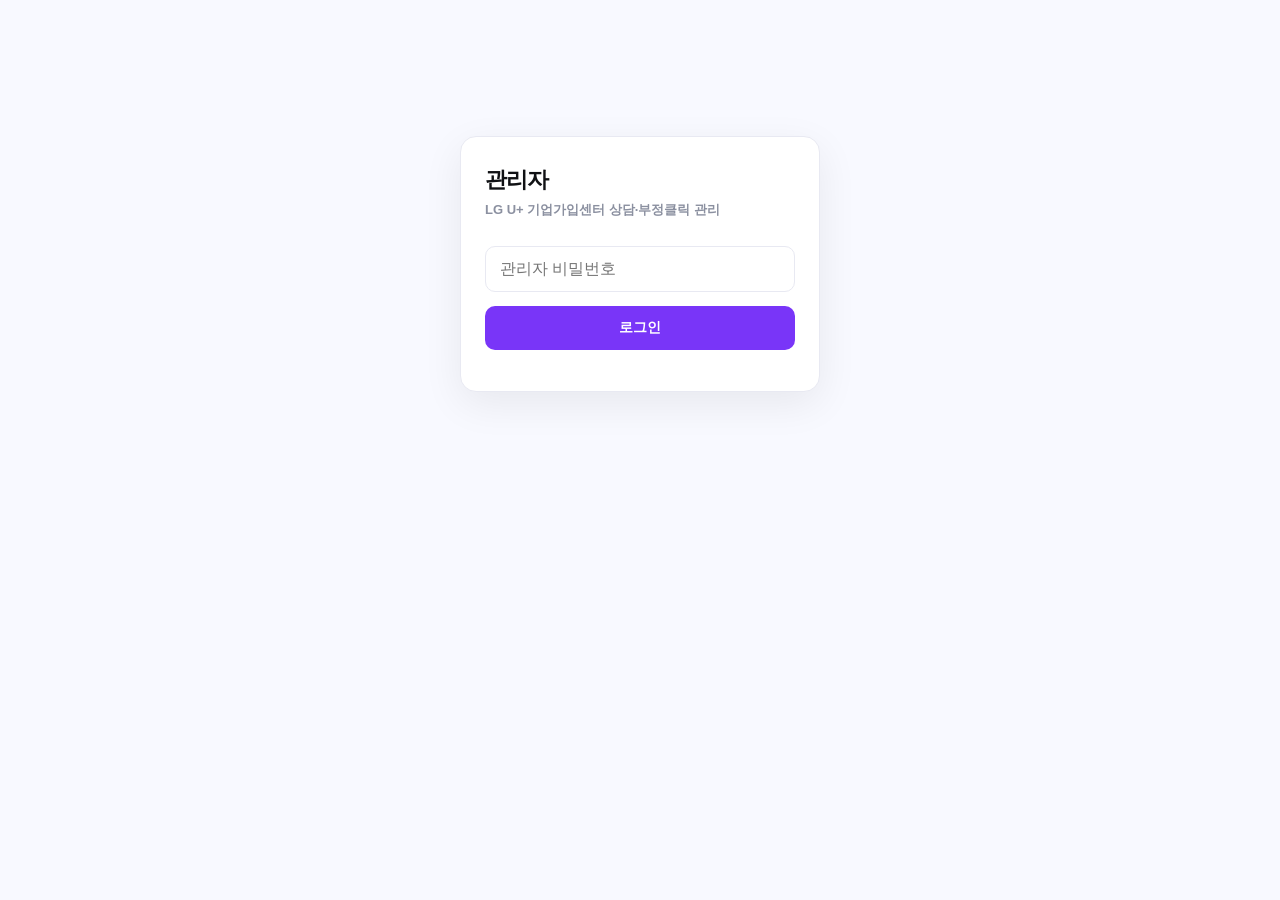
==== admin.html @ 245bfc66 "Add files via upload" ====
<!DOCTYPE html>
<html lang="ko">
<head>
<meta charset="utf-8">
<meta name="viewport" content="width=device-width,initial-scale=1">
<meta name="robots" content="noindex,nofollow">
<title>관리자 — LG U+ 기업가입센터</title>
<style>
:root{--brand:#7935F8;--brand2:#5B1FD1;--line:#e8e9f2;--ink:#101114;--mut:#8b90a0;--soft:#f8f9ff}
*{box-sizing:border-box}
body{margin:0;font-family:"Pretendard Variable",Pretendard,-apple-system,"Apple SD Gothic Neo","Malgun Gothic",sans-serif;background:var(--soft);color:var(--ink);-webkit-text-size-adjust:100%}
.wrap{max-width:1180px;margin:0 auto;padding:28px 18px 80px}
h1{font-size:22px;font-weight:900;letter-spacing:-.04em;margin:0}
.sub{font-size:13px;color:var(--mut);font-weight:600;margin-top:6px}
.login{max-width:360px;margin:12vh auto 0;background:#fff;border:1px solid var(--line);border-radius:16px;padding:28px 24px;box-shadow:0 12px 40px rgba(16,17,20,.07)}
.login input{width:100%;height:46px;border:1px solid var(--line);border-radius:10px;padding:0 14px;font:inherit;margin-top:14px}
.btn{height:44px;border-radius:10px;border:0;font:inherit;font-weight:800;font-size:13.5px;cursor:pointer;padding:0 16px}
.btn-red{background:var(--brand);color:#fff}
.btn-line{background:#fff;border:1px solid var(--line);color:#3b3e47}
.btn-danger{background:#fff;border:1px solid #f3c7c4;color:#e03c35}
.tabs{display:flex;gap:6px;flex-wrap:wrap;margin:22px 0 0}
.tab{border:1px solid var(--line);background:#fff;color:#6b7080;border-radius:999px;padding:9px 16px;font:inherit;font-size:13px;font-weight:800;cursor:pointer}
.tab.is-on{background:var(--brand);border-color:var(--brand);color:#fff}
.card{background:#fff;border:1px solid var(--line);border-radius:14px;padding:18px}
.cards{display:grid;grid-template-columns:repeat(auto-fit,minmax(150px,1fr));gap:10px;margin-top:16px}
.stat{background:#fff;border:1px solid var(--line);border-radius:12px;padding:14px 16px}
.stat .l{font-size:11.5px;color:var(--mut);font-weight:800}
.stat .v{font-size:23px;font-weight:900;letter-spacing:-.03em;margin-top:4px}
.stat .h{font-size:11px;color:#a0a4b0;font-weight:600;margin-top:2px}
table{width:100%;border-collapse:collapse;font-size:13px}
th{background:#fafbff;color:#6b7080;font-size:11.5px;font-weight:800;padding:10px 8px;text-align:left;white-space:nowrap}
td{padding:10px 8px;border-bottom:1px solid #f2f3f8;vertical-align:middle}
.tw{overflow-x:auto;border:1px solid var(--line);border-radius:14px;background:#fff;margin-top:14px}
.badge{display:inline-block;padding:3px 8px;border-radius:7px;font-size:11px;font-weight:800;background:#f1f2f7;color:#6b7080}
.b-ad{background:#eef2ff;color:#4a5fc8}.b-warn{background:#fdeceb;color:#e03c35}.b-watch{background:#fff6e5;color:#c47f00}.b-ok{background:#e9f8f0;color:#0a9d58}
.toolbar{display:flex;gap:8px;flex-wrap:wrap;align-items:center;margin-top:16px}
select,input[type=text]{height:42px;border:1px solid var(--line);border-radius:10px;padding:0 12px;font:inherit;font-size:13px;background:#fff}
.pager{display:flex;gap:6px;flex-wrap:wrap;align-items:center;margin-top:14px}
.pager button{min-width:36px;height:34px;border:1px solid var(--line);background:#fff;border-radius:8px;font:inherit;font-size:12.5px;font-weight:800;cursor:pointer;color:#3b3e47}
.pager button.is-on{background:var(--brand);border-color:var(--brand);color:#fff}
.pager button:disabled{opacity:.4;cursor:default}
.pv{font-size:12px;color:var(--mut);font-weight:700;margin-left:6px}
.mono{font-family:ui-monospace,SFMono-Regular,Menlo,monospace;font-size:11.5px}
.ct{white-space:pre-wrap;background:#fafbff;border:1px solid #f0f1f7;border-radius:10px;padding:12px;font-size:13px;margin-top:10px;line-height:1.6}
textarea{width:100%;min-height:64px;border:1px solid var(--line);border-radius:10px;padding:10px 12px;font:inherit;font-size:13px;margin-top:10px;resize:vertical}
.post .hd{display:flex;gap:8px;align-items:center;flex-wrap:wrap}
.post .tt{font-weight:800;font-size:14px}
.post .meta{font-size:12px;color:var(--mut);font-weight:600;margin-top:6px}
.post .row{display:flex;gap:8px;align-items:center;margin-top:10px}
.detail{position:fixed;inset:0;z-index:60;display:none}
.detail.is-on{display:block}
.detail .veil{position:absolute;inset:0;background:rgba(9,10,14,.5)}
.detail .body{position:absolute;right:0;top:0;bottom:0;width:min(560px,100%);background:#fff;padding:22px;overflow:auto}
.tl{border-left:2px solid var(--brand);margin-left:6px;padding-left:14px;margin-top:14px}
.tl li{list-style:none;margin-bottom:12px;position:relative}
.tl li::before{content:"";position:absolute;left:-20px;top:5px;width:8px;height:8px;border-radius:50%;background:var(--brand)}
.tl .p{font-weight:700;font-size:12.5px}
.tl .m{font-size:11.5px;color:var(--mut);margin-top:2px}
.hint{font-size:12px;color:var(--mut);font-weight:600;margin-top:10px;line-height:1.6}
.bar{height:8px;background:#eef0f7;border-radius:6px;overflow:hidden;margin-top:8px}
.bar i{display:block;height:100%;background:var(--brand);width:0}
@media(max-width:760px){.wrap{padding:18px 12px 70px}.stat .v{font-size:19px}}
</style>
</head>
<body>
<div class="wrap">

<div class="login" id="loginBox">
  <h1>관리자</h1>
  <p class="sub">LG U+ 기업가입센터 상담·부정클릭 관리</p>
  <input type="password" id="admPw" placeholder="관리자 비밀번호" autocomplete="current-password">
  <button class="btn btn-red" id="admLogin" style="width:100%;margin-top:14px" type="button">로그인</button>
  <p id="admErr" style="color:#e03c35;font-size:13px;margin-top:10px;font-weight:700"></p>
</div>

<div id="listBox" style="display:none">
  <h1>관리자</h1>
  <p class="sub">LG U+ 기업가입센터 · 상담 접수 및 부정클릭 관리</p>
  <div class="tabs">
    <button class="tab is-on" data-tab="post">상담 문의</button>
    <button class="tab" data-tab="sum">요약</button>
    <button class="tab" data-tab="visit">방문 목록</button>
    <button class="tab" data-tab="sus">의심 IP</button>
    <button class="tab" data-tab="block">차단 관리</button>
    <button class="tab" data-tab="raw">원본 로그</button>
  </div>

  <section id="tabPost" style="margin-top:18px">
    <div id="admList"></div>
    <div class="pager" id="admPager"></div>
  </section>

  <section id="tabSum" style="display:none;margin-top:18px">
    <div class="toolbar">
      <select id="sumDays"><option value="1">오늘</option><option value="7" selected>최근 7일</option><option value="30">최근 30일</option><option value="90">최근 90일</option></select>
      <button class="btn btn-red" id="sumReload" type="button">새로고침</button>
      <button class="btn btn-line" id="sumCsv" type="button">CSV 내려받기</button>
    </div>
    <div class="cards" id="sumCards"></div>
    <div class="card" style="margin-top:16px">
      <b style="font-size:14px">기존 기록 재집계</b>
      <p class="hint">페이지 이동을 방문으로 세던 기존 데이터를 새 규칙(세션 단위)으로 다시 묶습니다. 10일 단위로 처리하며, 여러 번 눌러 끝까지 진행하세요.</p>
      <div class="bar"><i id="rxBar"></i></div>
      <div style="display:flex;gap:8px;align-items:center;margin-top:12px;flex-wrap:wrap">
        <button class="btn btn-red" id="rxStart" type="button">재집계 시작</button>
        <span id="rxMsg" style="font-size:12.5px;color:var(--mut);font-weight:700"></span>
      </div>
    </div>
  </section>

  <section id="tabVisit" style="display:none;margin-top:18px">
    <div class="toolbar">
      <select id="vDays"><option value="1">오늘</option><option value="7" selected>최근 7일</option><option value="30">최근 30일</option><option value="90">최근 90일</option></select>
      <select id="vSrc"><option value="all">전체 유입</option><option value="ad">광고</option><option value="nonad">광고 외</option></select>
      <select id="vVd"><option value="all">전체 판정</option><option value="normal">정상</option><option value="watch">주의</option><option value="warn">의심</option><option value="block">차단</option></select>
      <input type="text" id="vQ" placeholder="IP 또는 기기지문">
      <button class="btn btn-red" id="vGo" type="button">조회</button>
    </div>
    <div class="tw">
      <table><thead><tr>
        <th>시작</th><th>유입</th><th>IP</th><th>IP 대역</th><th>기기지문</th><th>페이지</th><th>총 체류</th><th>판정</th><th>점수</th>
      </tr></thead><tbody id="vBody"><tr><td colspan="9" style="padding:22px;text-align:center;color:#9aa0b0">불러오는 중…</td></tr></tbody></table>
    </div>
    <div class="pager" id="vPager"></div>
    <p class="hint">한 줄이 방문 1회입니다. 페이지를 여러 개 봐도 방문은 1회로 집계됩니다.</p>
  </section>

  <section id="tabSus" style="display:none;margin-top:18px">
    <div class="toolbar">
      <select id="sDays"><option value="1">오늘</option><option value="7" selected>최근 7일</option><option value="30">최근 30일</option><option value="90">최근 90일</option></select>
      <button class="btn btn-red" id="sGo" type="button">조회</button>
    </div>
    <div class="tw">
      <table><thead><tr>
        <th>IP</th><th>위험점수</th><th>방문</th><th>광고</th><th>기기</th><th>총 체류</th><th>지역</th><th>최근</th><th>조치</th>
      </tr></thead><tbody id="sBody"><tr><td colspan="9" style="padding:22px;text-align:center;color:#9aa0b0">불러오는 중…</td></tr></tbody></table>
    </div>
    <div class="pager" id="sPager"></div>
    <div class="tw" style="margin-top:22px">
      <div style="padding:14px 16px 0"><b style="font-size:14px">IP 대역(ASN) 반복</b>
        <p class="hint" style="margin-top:6px">IP를 바꿔가며 접속해도 같은 회선·같은 대역이면 여기에 묶입니다. 통신사(ISP) 대역은 채점에서 제외합니다.</p></div>
      <table style="margin-top:8px"><thead><tr>
        <th>대역</th><th>회선명</th><th>광고 방문</th><th>고유 IP</th><th>기기</th><th>최고점수</th><th>지역</th><th>최근</th>
      </tr></thead><tbody id="asBody"><tr><td colspan="8" style="padding:22px;text-align:center;color:#9aa0b0">-</td></tr></tbody></table>
    </div>
    <p class="hint">광고로 유입된 접속과 위험점수 60점 이상만 표시합니다. 직접방문이 많은 IP는 여기에 올리지 않습니다.</p>
  </section>

  <section id="tabBlock" style="display:none;margin-top:18px">
    <div class="toolbar">
      <input type="text" id="bIp" placeholder="차단할 IP">
      <input type="number" id="bHour" value="24" min="0" style="width:110px">
      <button class="btn btn-red" id="bBlock" type="button">차단</button>
      <button class="btn btn-line" id="bAllow" type="button">허용</button>
      <button class="btn btn-line" id="bReload" type="button">새로고침</button>
      <button class="btn btn-danger" id="bReset" type="button">기록 전체 삭제</button>
    </div>
    <div class="tw">
      <table><thead><tr><th>IP</th><th>상태</th><th>사유</th><th>해제 시각</th><th>등록</th><th></th></tr></thead>
      <tbody id="bBody"><tr><td colspan="6" style="padding:22px;text-align:center;color:#9aa0b0">-</td></tr></tbody></table>
    </div>
    <p id="bMsg" style="font-size:12.5px;font-weight:700;margin-top:10px"></p>
  </section>

  <section id="tabRaw" style="display:none;margin-top:18px">
    <div class="toolbar">
      <select id="rDays"><option value="1">오늘</option><option value="7" selected>최근 7일</option><option value="30">최근 30일</option></select>
      <button class="btn btn-red" id="rGo" type="button">조회</button>
    </div>
    <div class="tw">
      <table><thead><tr><th>시각</th><th>IP</th><th>기기</th><th>페이지</th><th>유입</th><th>검색어</th><th>체류</th><th>점수</th></tr></thead>
      <tbody id="rBody"><tr><td colspan="8" style="padding:22px;text-align:center;color:#9aa0b0">불러오는 중…</td></tr></tbody></table>
    </div>
    <div class="pager" id="rPager"></div>
    <p class="hint">페이지뷰 원본입니다. 방문 집계에는 쓰이지 않고, 문제 세션을 들여다볼 때만 사용합니다.</p>
  </section>
</div>

<div class="detail" id="detail">
  <div class="veil" data-close-detail></div>
  <div class="body">
    <div style="display:flex;justify-content:space-between;align-items:center">
      <b style="font-size:16px">방문 상세</b>
      <button class="btn btn-line" data-close-detail type="button" style="height:34px;font-size:12px">닫기</button>
    </div>
    <div id="detailBody" style="margin-top:14px"></div>
  </div>
</div>

<script>
(function(){
  var token = sessionStorage.getItem("adm") || "";
  var base = "/api";
  var ST = { post:{page:1,pages:1,total:0}, visit:{page:1,pages:1,total:0}, sus:{page:1,pages:1,total:0}, raw:{page:1,pages:1,total:0} };
  function $(id){ return document.getElementById(id); }
  function esc(s){ return String(s==null?"":s).replace(/[&<>"']/g, function(c){ return ({"&":"&amp;","<":"&lt;",">":"&gt;",'"':"&quot;","'":"&#39;"})[c]; }); }
  function dt(s){ return String(s||"").slice(0,16); }
  function dur(ms){ var s=Math.round((+ms||0)/1000); if(s<60) return s+"초"; var m=Math.floor(s/60); return m+"분 "+(s%60)+"초"; }
  function api(op, extra){
    var body = Object.assign({ password: token, op: op, days: ($("vDays")&&+$("vDays").value)||7 }, extra||{});
    return fetch("/api/smartlog", { method:"POST", headers:{"content-type":"application/json"}, body: JSON.stringify(body) })
      .then(function(r){ return r.json(); });
  }
  function pager(el, st, go){
    if(!el) return;
    if(st.pages<=1 && !st.total){ el.innerHTML=""; return; }
    var out = '<button type="button" data-pg="'+(st.page-1)+'"'+(st.page<=1?" disabled":"")+'>이전</button>';
    var from=Math.max(1,st.page-2), to=Math.min(st.pages,from+4); from=Math.max(1,to-4);
    for(var i=from;i<=to;i++) out += '<button type="button" data-pg="'+i+'"'+(i===st.page?' class="is-on"':'')+'>'+i+'</button>';
    out += '<button type="button" data-pg="'+(st.page+1)+'"'+(st.page>=st.pages?" disabled":"")+'>다음</button>';
    out += '<span class="pv">'+st.page+' / '+st.pages+' · 전체 '+st.total+'건</span>';
    el.innerHTML = out;
    el.onclick = function(e){ var b=e.target.closest("[data-pg]"); if(!b||b.disabled) return; var n=+b.dataset.pg; if(n<1||n>st.pages||n===st.page) return; go(n); };
  }

  /* ───────── 상담 문의 ───────── */
  function postCard(p){
    return '<div class="card post" data-id="'+p.id+'" style="margin-top:12px">'
      + '<div class="hd"><span class="badge">'+(p.kind==="inquiry"?"1:1문의":"상담신청")+'</span><span class="tt">'+esc(p.title)+'</span>'
      + (p.reply?'<span class="badge b-ok">답변완료</span>':'<span class="badge">답변대기</span>')+'</div>'
      + '<div class="meta">'+esc(p.author)+' · '+(p.phone?esc(p.phone)+' · ':'')+esc(p.product||"")+' · '+dt(p.created_at)+'</div>'
      + '<div class="ct">'+esc(p.content)+'</div>'
      + '<textarea placeholder="답변을 입력하세요">'+esc(p.reply||"")+'</textarea>'
      + '<div class="row"><span class="ok" style="display:none;color:#0a9d58;font-weight:800;font-size:12px">저장되었습니다</span>'
      + '<button class="btn btn-line" type="button" data-delpost>삭제</button>'
      + '<button class="btn btn-red" type="button" data-save>답변 저장</button></div></div>';
  }
  function loadPosts(pg){
    fetch(base+"/admin",{method:"POST",headers:{"content-type":"application/json"},body:JSON.stringify({password:token,page:pg||1,per:10})})
      .then(function(r){return r.json();}).then(function(j){
        if(!j.ok){ sessionStorage.removeItem("adm"); $("listBox").style.display="none"; $("loginBox").style.display=""; $("admErr").textContent="비밀번호가 올바르지 않습니다."; return; }
        $("loginBox").style.display="none"; $("listBox").style.display="";
        ST.post={page:j.page||1,pages:j.pages||1,total:j.total||0};
        $("admList").innerHTML = (j.list||[]).length ? j.list.map(postCard).join("") : '<div class="card">등록된 문의가 없습니다.</div>';
        pager($("admPager"),ST.post,loadPosts);
      }).catch(function(){ $("admErr").textContent="서버에 연결할 수 없습니다."; });
  }
  document.addEventListener("click", function(e){
    var save=e.target.closest("[data-save]");
    if(save){
      var card=save.closest(".card"), id=card.dataset.id, reply=card.querySelector("textarea").value.trim();
      if(reply.length<2){ alert("답변을 2자 이상 입력해 주세요."); return; }
      save.disabled=true; save.textContent="저장 중…";
      fetch(base+"/posts/"+id+"/reply",{method:"POST",headers:{"content-type":"application/json","x-admin":token},body:JSON.stringify({reply:reply})})
        .then(function(r){return r.json();}).then(function(j){
          save.disabled=false; save.textContent="답변 저장";
          if(!j.ok){ alert("저장 실패: "+(j.error||"")); return; }
          card.querySelector(".ok").style.display="";
          var b=card.querySelector(".badge:not(.b-ok)"); if(b){ b.className="badge b-ok"; b.textContent="답변완료"; }
        });
      return;
    }
    var del=e.target.closest("[data-delpost]");
    if(del){
      var c2=del.closest(".card"), id2=c2.dataset.id;
      var tt=(c2.querySelector(".tt")||{}).textContent||"";
      if(!confirm("이 문의를 삭제할까요?\n\n"+tt+"\n\n삭제 후 되돌릴 수 없습니다.")) return;
      del.disabled=true; del.textContent="삭제 중…";
      fetch(base+"/posts/"+id2+"/admin-delete",{method:"POST",headers:{"content-type":"application/json","x-admin":token},body:"{}"})
        .then(function(r){return r.json();}).then(function(j){
          del.disabled=false; del.textContent="삭제";
          if(!j.ok){ alert("삭제 실패: "+(j.error||"")); return; }
          c2.style.opacity="0"; setTimeout(function(){ loadPosts(ST.post.page); },180);
        }).catch(function(){ del.disabled=false; del.textContent="삭제"; });
    }
  });

  /* ───────── 요약 ───────── */
  function loadSummary(){
    var d=+$("sumDays").value;
    fetch("/api/smartlog",{method:"POST",headers:{"content-type":"application/json"},body:JSON.stringify({password:token,op:"summary",days:d})})
      .then(function(r){return r.json();}).then(function(j){
        if(!j.ok) return;
        var s=j.stat||{}, pv=j.pv||{};
        var ad=s.ad||0, adMs=s.ad_ms||0;
        var avg = ad ? (adMs/ad/1000) : 0;
        var bounce = ad ? Math.round((s.bounce||0)/ad*100) : 0;
        function card(l,v,h){ return '<div class="stat"><div class="l">'+l+'</div><div class="v">'+v+'</div>'+(h?'<div class="h">'+h+'</div>':'')+'</div>'; }
        $("sumCards").innerHTML =
            card("방문 수", (s.visits||0)+"회", "페이지 이동 제외")
          + card("광고 방문", ad+"회", "전체의 "+(s.visits?Math.round(ad/s.visits*100):0)+"%")
          + card("광고 평균 체류", dur(avg*1000), "참고 지표 · 판정 미반영")
          + card("즉시 이탈률", bounce+"%", "참고 지표 · 판정 미반영")
          + card("의심·차단", ((s.warned||0)+(s.blocked||0))+"건", "주의 "+(s.watched||0)+"건")
          + card("페이지뷰", (pv.pv||0)+"회", "내부이동 "+(pv.internal||0)+"회")
          + card("고유 IP", (s.ips||0)+"개", "기기 "+(s.devices||0)+"대")
          + card("현재 차단 IP", (j.blockedNow||0)+"개", "");
      });
  }
  $("sumReload") && $("sumReload").addEventListener("click", loadSummary);
  $("sumDays") && $("sumDays").addEventListener("change", loadSummary);
  $("sumCsv") && $("sumCsv").addEventListener("click", function(){
    api("export",{days:+$("sumDays").value}).then(function(j){
      if(!j.ok) return alert("내려받기 실패");
      var blob=new Blob(["\ufeff"+j.csv],{type:"text/csv;charset=utf-8"});
      var a=document.createElement("a"); a.href=URL.createObjectURL(blob);
      a.download="부정클릭_"+new Date().toISOString().slice(0,10)+".csv"; a.click();
    });
  });

  /* ───────── 재집계 ───────── */
  var rxFrom="";
  $("rxStart") && $("rxStart").addEventListener("click", function(){
    var btn=this; btn.disabled=true; rxFrom=""; var total=0;
    function step(){
      fetch("/api/smartlog",{method:"POST",headers:{"content-type":"application/json"},body:JSON.stringify({password:token,op:"reindex",from:rxFrom})})
        .then(function(r){return r.json();}).then(function(j){
          if(!j.ok){ $("rxMsg").textContent="실패: "+(j.error||""); btn.disabled=false; return; }
          total += (j.inserted||0);
          $("rxMsg").textContent = "처리 " + total + "건 · " + (j.to||"");
          $("rxBar").style.width = j.done ? "100%" : "60%";
          if(!j.done && j.next){ rxFrom=j.next; setTimeout(step, 200); }
          else { $("rxMsg").textContent = "완료 · 세션 " + total + "건 재집계"; $("rxBar").style.width="100%"; btn.disabled=false; loadSummary(); }
        }).catch(function(){ $("rxMsg").textContent="네트워크 오류"; btn.disabled=false; });
    }
    step();
  });

  /* ───────── 방문 목록 ───────── */
  function verdictBadge(v){
    if(v==="block") return '<span class="badge b-warn">차단</span>';
    if(v==="warn") return '<span class="badge b-warn">의심</span>';
    if(v==="watch") return '<span class="badge b-watch">주의</span>';
    return '<span class="badge b-ok">정상</span>';
  }
  function loadVisits(pg){
    var body={password:token,op:"visits",days:+$("vDays").value,src:$("vSrc").value,verdict:$("vVd").value,q:$("vQ").value.trim(),page:pg||1,per:20};
    fetch("/api/smartlog",{method:"POST",headers:{"content-type":"application/json"},body:JSON.stringify(body)})
      .then(function(r){return r.json();}).then(function(j){
        if(!j.ok) return;
        ST.visit={page:j.page||1,pages:j.pages||1,total:j.total||0};
        var l=j.list||[];
        $("vBody").innerHTML = l.length ? l.map(function(x){
          return '<tr data-sid="'+esc(x.sid)+'" style="cursor:pointer">'
            +'<td style="color:#8b90a0;font-size:12px;white-space:nowrap">'+esc(dt(x.started_at))+'</td>'
            +'<td>'+(x.is_ad?'<span class="badge b-ad">광고</span>':'<span class="badge">직접</span>')+'</td>'
            +'<td class="mono">'+esc(x.ip)+'</td>'
            +'<td style="font-size:11.5px;color:#6b7080" title="'+esc((x.asn||"")+" "+(x.org||""))+'">'+esc(x.asn?("AS"+x.asn):"-")+'</td>'
            +'<td class="mono" style="color:#9aa0b0">'+esc(String(x.fp||"").slice(0,10)||"-")+'</td>'
            +'<td style="text-align:center;font-weight:800">'+(x.pages||1)+'</td>'
            +'<td style="font-weight:800;color:'+((x.total_ms||0)<3000?"#e03c35":"#3b3e47")+'">'+dur(x.total_ms)+'</td>'
            +'<td>'+verdictBadge(x.verdict)+'</td>'
            +'<td style="text-align:center;color:#8b90a0;font-weight:700">'+(x.score||0)+'</td></tr>';
        }).join("") : '<tr><td colspan="9" style="padding:22px;text-align:center;color:#9aa0b0">기록이 없습니다.</td></tr>';
        pager($("vPager"),ST.visit,loadVisits);
      });
  }
  $("vGo") && $("vGo").addEventListener("click", function(){ loadVisits(1); });
  $("vBody") && $("vBody").addEventListener("click", function(e){
    var tr=e.target.closest("[data-sid]"); if(!tr) return;
    var sid=tr.dataset.sid;
    api("detail",{sid:sid,days:+$("vDays").value}).then(function(j){
      if(!j.ok||!j.visit){ return; }
      var v=j.visit, l=j.logs||[];
      $("detailBody").innerHTML =
          '<div class="card" style="box-shadow:none">'
        + '<div style="display:grid;grid-template-columns:1fr 1fr;gap:8px;font-size:12.5px">'
        + '<div><b>IP</b> <span class="mono">'+esc(v.ip)+'</span></div>'
        + '<div><b>기기</b> <span class="mono">'+esc(String(v.fp||"-").slice(0,14))+'</span></div>'
        + '<div><b>유입</b> '+(v.is_ad?"광고":"직접/검색")+'</div>'
        + '<div><b>판정</b> '+verdictBadge(v.verdict)+'</div>'
        + '<div><b>총 체류</b> '+dur(v.total_ms)+'</div>'
        + '<div><b>페이지</b> '+(v.pages||1)+'개</div>'
        + '</div>'
        + (v.reasons?'<p class="hint">사유 · '+esc(v.reasons)+'</p>':'')
        + '</div>'
        + '<ul class="tl">' + l.map(function(x){
            return '<li><div class="p">'+esc(x.path||"/")+'</div>'
              +'<div class="m">'+esc(dt(x.created_at))+' · '+(x.act_ms?(Math.round(x.act_ms/1000)+"초"):(x.dwell!=null?x.dwell+"초":"-"))
              +' · '+esc(x.reason||"")+(x.keyword?' · '+esc(x.keyword):'')+'</div></li>';
          }).join("") + '</ul>';
      $("detail").classList.add("is-on");
    });
  });
  document.addEventListener("click", function(e){ if(e.target.closest("[data-close-detail]")) $("detail").classList.remove("is-on"); });

  /* ───────── 의심 IP ───────── */
  function loadSus(pg){
    var body={password:token,op:"suspicious",days:+$("sDays").value,page:pg||1,per:20};
    fetch("/api/smartlog",{method:"POST",headers:{"content-type":"application/json"},body:JSON.stringify(body)})
      .then(function(r){return r.json();}).then(function(j){
        if(!j.ok) return;
        ST.sus={page:j.page||1,pages:j.pages||1,total:j.total||0};
        var l=j.list||[];
        $("sBody").innerHTML = l.length ? l.map(function(x){
          var col = x.top>=75?"#e03c35":x.top>=45?"#c47f00":"#6b7080";
          return '<tr><td class="mono" style="font-weight:800">'+esc(x.ip)+'</td>'
            +'<td style="text-align:center;font-weight:900;color:'+col+'">'+(x.top||0)+'</td>'
            +'<td style="text-align:center">'+(x.sessions||0)+'</td>'
            +'<td style="text-align:center;font-weight:800;color:#4a5fc8">'+(x.ad_sessions||0)+'</td>'
            +'<td style="text-align:center">'+(x.devices||0)+'</td>'
            +'<td style="text-align:center">'+dur(x.ms)+'</td>'
            +'<td style="font-size:12px;color:#6b7080">'+esc(x.region||"-")+'</td>'
            +'<td style="font-size:11.5px;color:#9aa0b0">'+esc(String(x.last||"").slice(5,16))+'</td>'
            +'<td style="white-space:nowrap"><button type="button" class="btn btn-danger" data-blk="'+esc(x.ip)+'" style="height:30px;font-size:11.5px;padding:0 10px">차단</button> '
            +'<button type="button" class="btn btn-line" data-alw="'+esc(x.ip)+'" style="height:30px;font-size:11.5px;padding:0 10px">허용</button></td></tr>';
        }).join("") : '<tr><td colspan="9" style="padding:22px;text-align:center;color:#9aa0b0">의심 접속이 없습니다.</td></tr>';
        pager($("sPager"),ST.sus,loadSus);
      });
  }
  function loadAsn(){
    fetch("/api/smartlog",{method:"POST",headers:{"content-type":"application/json"},body:JSON.stringify({password:token,op:"asn",days:+$("sDays").value})})
      .then(function(r){return r.json();}).then(function(j){
        if(!j.ok) return;
        var l=j.list||[];
        $("asBody").innerHTML = l.length ? l.map(function(x){
          var col = x.top>=75?"#e03c35":x.top>=45?"#c47f00":"#6b7080";
          return '<tr><td class="mono" style="font-weight:800">AS'+esc(String(x.asn||""))+'</td>'
            +'<td style="font-size:11.5px;color:#6b7080;max-width:230px;overflow:hidden;text-overflow:ellipsis;white-space:nowrap">'+esc(x.org||"-")+'</td>'
            +'<td style="text-align:center;font-weight:900;color:#4a5fc8">'+(x.ad_sessions||0)+'</td>'
            +'<td style="text-align:center;font-weight:800">'+(x.ips||0)+'</td>'
            +'<td style="text-align:center">'+(x.devices||0)+'</td>'
            +'<td style="text-align:center;font-weight:900;color:'+col+'">'+(x.top||0)+'</td>'
            +'<td style="font-size:12px;color:#8b90a0">'+esc(x.region||"-")+'</td>'
            +'<td style="font-size:11.5px;color:#9aa0b0">'+esc(String(x.last||"").slice(5,16))+'</td></tr>';
        }).join("") : '<tr><td colspan="8" style="padding:22px;text-align:center;color:#9aa0b0">대역 반복이 없습니다.</td></tr>';
      });
  }
  $("sGo") && $("sGo").addEventListener("click", function(){ loadSus(1); loadAsn(); });
  $("sBody") && $("sBody").addEventListener("click", function(e){
    var b=e.target.closest("[data-blk]"), a=e.target.closest("[data-alw]");
    if(b){ api("block",{ip:b.dataset.blk,hours:24}).then(function(){ loadSus(ST.sus.page); }); }
    if(a){ api("allow",{ip:a.dataset.alw}).then(function(){ loadSus(ST.sus.page); }); }
  });

  /* ───────── 차단 관리 ───────── */
  function loadBlocked(){
    api("blocked",{}).then(function(j){
      if(!j.ok) return;
      var l=j.list||[];
      $("bBody").innerHTML = l.length ? l.map(function(x){
        return '<tr><td class="mono" style="font-weight:800">'+esc(x.ip)+'</td>'
          +'<td>'+(x.mode==="allow"?'<span class="badge b-ok">허용</span>':'<span class="badge b-warn">차단</span>')+'</td>'
          +'<td style="font-size:12px;color:#6b7080">'+esc(x.reason||"-")+'</td>'
          +'<td style="font-size:12px;color:#8b90a0">'+(x.blocked_until?esc(x.blocked_until.slice(5,16)):"영구")+'</td>'
          +'<td style="font-size:11.5px;color:#9aa0b0">'+(x.manual?"수동":"자동")+'</td>'
          +'<td><button type="button" class="btn btn-line" data-unblk="'+esc(x.ip)+'" style="height:30px;font-size:11.5px;padding:0 10px">해제</button></td></tr>';
      }).join("") : '<tr><td colspan="6" style="padding:22px;text-align:center;color:#9aa0b0">등록된 IP가 없습니다.</td></tr>';
    });
  }
  $("bReload") && $("bReload").addEventListener("click", loadBlocked);
  $("bBlock") && $("bBlock").addEventListener("click", function(){
    var ip=$("bIp").value.trim(); if(!ip) return;
    api("block",{ip:ip,hours:+$("bHour").value}).then(function(j){ $("bMsg").textContent=j.ok?"차단했습니다: "+ip:"실패"; $("bMsg").style.color=j.ok?"#0a9d58":"#e03c35"; loadBlocked(); });
  });
  $("bAllow") && $("bAllow").addEventListener("click", function(){
    var ip=$("bIp").value.trim(); if(!ip) return;
    api("allow",{ip:ip}).then(function(j){ $("bMsg").textContent=j.ok?"허용했습니다: "+ip:"실패"; $("bMsg").style.color=j.ok?"#0a9d58":"#e03c35"; loadBlocked(); });
  });
  $("bReset") && $("bReset").addEventListener("click", function(){
    if(!confirm("모든 접속 기록과 방문 집계를 삭제할까요? 되돌릴 수 없습니다.")) return;
    api("reset",{}).then(function(j){ $("bMsg").textContent=j.ok?"삭제했습니다.":"실패"; loadBlocked(); });
  });
  $("bBody") && $("bBody").addEventListener("click", function(e){
    var b=e.target.closest("[data-unblk]"); if(!b) return;
    api("unblock",{ip:b.dataset.unblk}).then(function(){ loadBlocked(); });
  });

  /* ───────── 원본 로그 ───────── */
  function loadRaw(pg){
    var body={password:token,op:"logs",days:+$("rDays").value,page:pg||1,per:30};
    fetch("/api/smartlog",{method:"POST",headers:{"content-type":"application/json"},body:JSON.stringify(body)})
      .then(function(r){return r.json();}).then(function(j){
        if(!j.ok) return;
        ST.raw={page:j.page||1,pages:j.pages||1,total:j.total||0};
        var l=j.list||[];
        $("rBody").innerHTML = l.length ? l.map(function(x){
          return '<tr><td style="color:#8b90a0;font-size:11.5px;white-space:nowrap">'+esc(String(x.created_at||"").slice(5,16))+'</td>'
            +'<td class="mono">'+esc(x.ip)+'</td>'
            +'<td class="mono" style="color:#9aa0b0">'+esc(String(x.fp||"").slice(0,8)||"-")+'</td>'
            +'<td style="font-size:12px;color:#6b7080;max-width:180px;overflow:hidden;text-overflow:ellipsis;white-space:nowrap">'+esc(x.path||"/")+'</td>'
            +'<td style="font-size:11.5px">'+(x.is_naver?'<span class="badge b-ad">광고</span>':esc(x.reason||"-"))+'</td>'
            +'<td style="font-size:11.5px;color:#6b7080">'+esc(x.keyword||"-")+'</td>'
            +'<td style="font-size:11.5px;color:#8b90a0">'+(x.act_ms?Math.round(x.act_ms/1000)+"초":(x.dwell!=null?x.dwell+"초":"-"))+'</td>'
            +'<td style="text-align:center;color:#8b90a0">'+(x.score||0)+'</td></tr>';
        }).join("") : '<tr><td colspan="9" style="padding:22px;text-align:center;color:#9aa0b0">기록이 없습니다.</td></tr>';
        pager($("rPager"),ST.raw,loadRaw);
      });
  }
  $("rGo") && $("rGo").addEventListener("click", function(){ loadRaw(1); });

  /* ───────── 탭 ───────── */
  document.querySelectorAll(".tab").forEach(function(t){
    t.addEventListener("click", function(){
      document.querySelectorAll(".tab").forEach(function(x){ x.classList.remove("is-on"); });
      t.classList.add("is-on");
      var k=t.dataset.tab;
      [["post","tabPost"],["sum","tabSum"],["visit","tabVisit"],["sus","tabSus"],["block","tabBlock"],["raw","tabRaw"]].forEach(function(p){
        var el=$(p[1]); if(el) el.style.display = (p[0]===k?"":"none");
      });
      if(k==="sum") loadSummary();
      if(k==="visit") loadVisits(1);
      if(k==="sus"){ loadSus(1); loadAsn(); }
      if(k==="block") loadBlocked();
      if(k==="raw") loadRaw(1);
    });
  });

  /* ───────── 로그인 ───────── */
  $("admLogin").addEventListener("click", function(){
    token=$("admPw").value; sessionStorage.setItem("adm",token); $("admErr").textContent="";
    loadPosts(1);
  });
  $("admPw").addEventListener("keydown", function(e){ if(e.key==="Enter") $("admLogin").click(); });
  if(token) loadPosts(1);
})();
</script>
</body>
</html>
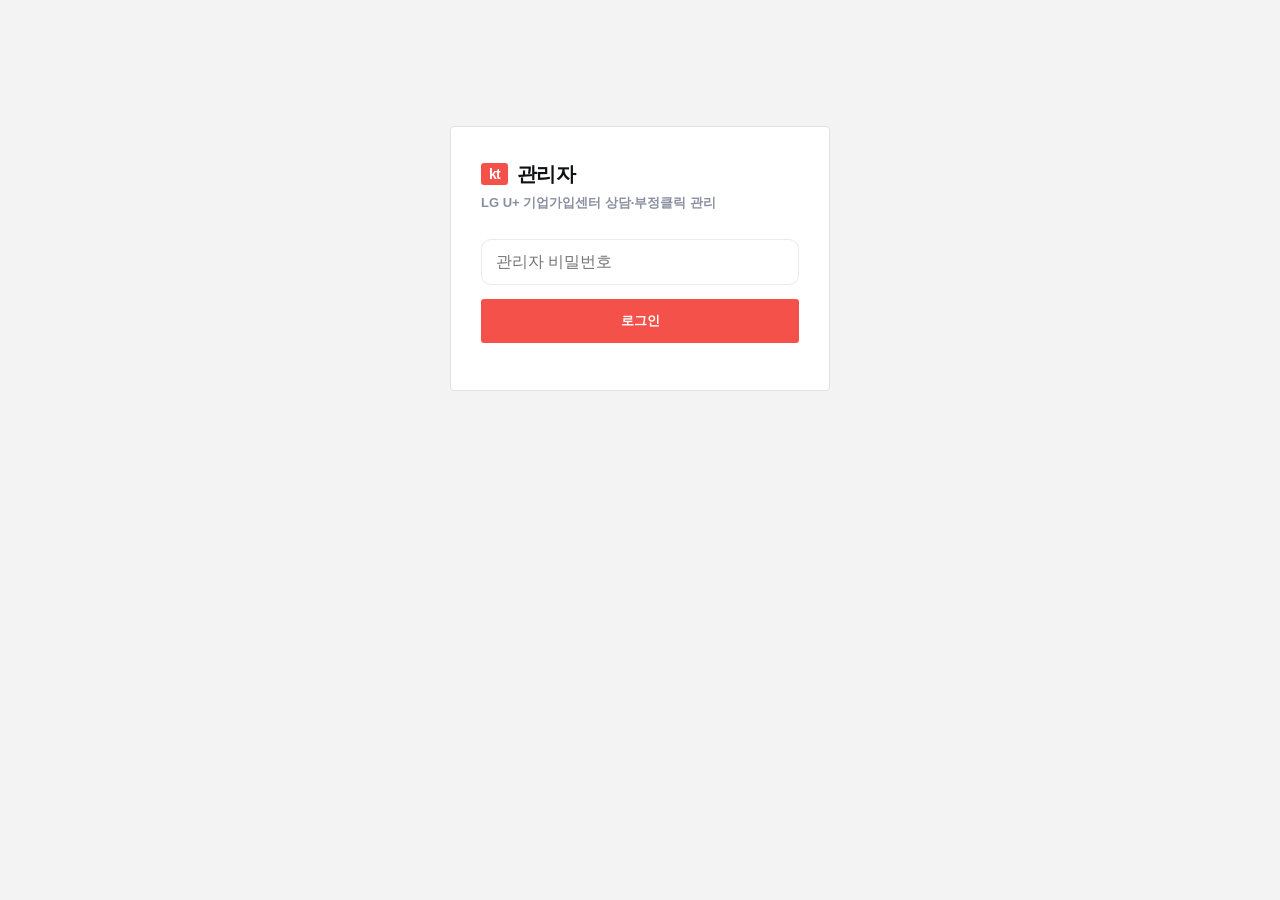
==== commit 1131e059: "Add files via upload" ====
--- a/admin.html
+++ b/admin.html
@@ -4,8 +4,10 @@
 <meta charset="utf-8">
 <meta name="viewport" content="width=device-width,initial-scale=1">
 <meta name="robots" content="noindex,nofollow">
-<title>관리자 — LG U+ 기업가입센터</title>
+<title>관리자 — soonycompany KT 공식가입센터</title>
 <style>
+:root{--brand:#f4514a;--brand2:#d93a33}
+
 :root{--brand:#7935F8;--brand2:#5B1FD1;--line:#e8e9f2;--ink:#101114;--mut:#8b90a0;--soft:#f8f9ff}
 *{box-sizing:border-box}
 body{margin:0;font-family:"Pretendard Variable",Pretendard,-apple-system,"Apple SD Gothic Neo","Malgun Gothic",sans-serif;background:var(--soft);color:var(--ink);-webkit-text-size-adjust:100%}
@@ -60,11 +62,88 @@
 .bar{height:8px;background:#eef0f7;border-radius:6px;overflow:hidden;margin-top:8px}
 .bar i{display:block;height:100%;background:var(--brand);width:0}
 @media(max-width:760px){.wrap{padding:18px 12px 70px}.stat .v{font-size:19px}}
+
+
+/* ══════ KT 관리자 — 전용 테마 ══════ */
+body.kt{background:#f3f3f4;--kt:#f4514a;--kt-d:#d93a33;--ink2:#191919}
+body.kt .wrap{display:none}
+body.kt .login{max-width:380px;margin:14vh auto 0;border-radius:4px;border:1px solid #e2e2e4;box-shadow:none;padding:34px 30px}
+body.kt .login h1{font-size:20px;letter-spacing:-.03em}
+body.kt .login h1::before{content:"kt";display:inline-block;background:var(--kt);color:#fff;font-weight:900;font-size:14px;letter-spacing:-.06em;padding:3px 8px;border-radius:3px;margin-right:9px;vertical-align:2px}
+.shell{display:none;min-height:100vh}
+
+/* 사이드바 */
+.side{width:250px;flex:0 0 250px;background:#fff;border-right:1px solid #e4e4e6;display:flex;flex-direction:column;position:sticky;top:0;height:100vh}
+.brand{background:#191919;color:#fff;padding:20px 20px 18px;display:flex;align-items:center;gap:11px}
+.brand .mark{background:var(--kt);color:#fff;font-weight:900;font-size:19px;letter-spacing:-.08em;line-height:1;padding:7px 9px 8px;border-radius:3px}
+.brand b{display:block;font-size:13.5px;font-weight:800;letter-spacing:-.02em}
+.brand i{display:block;font-style:normal;font-size:11px;color:#9b9b9e;font-weight:700;margin-top:3px;letter-spacing:.02em}
+.side nav{padding:12px 0;flex:1;overflow:auto}
+.side .tab{display:block;width:100%;border:0;background:transparent;text-align:left;padding:13px 20px;font-size:13.5px;font-weight:700;color:#6b6b70;border-left:3px solid transparent;border-radius:0;letter-spacing:-.02em}
+.side .tab em{font-style:normal;font-weight:900;font-size:10.5px;color:#c3c3c6;margin-right:9px;letter-spacing:.06em}
+.side .tab:hover{background:#fafafa;color:#191919}
+.side .tab.is-on{background:#f6f6f7;color:var(--kt);border-left-color:var(--kt);font-weight:900}
+.side .tab.is-on em{color:var(--kt)}
+.side-foot{padding:14px 20px 18px;border-top:1px solid #ededee;font-size:10.5px;color:#a8a8ac;font-weight:700;line-height:1.7}
+
+/* 본문 */
+.main{flex:1;min-width:0;padding:0 0 70px}
+.topbar{background:#fff;border-bottom:1px solid #e4e4e6;padding:22px 34px 20px;display:flex;align-items:flex-end;justify-content:space-between;gap:14px;flex-wrap:wrap}
+.topbar h1{font-size:21px;font-weight:900;letter-spacing:-.045em}
+.topbar h1::after{content:"";display:block;width:26px;height:3px;background:var(--kt);margin-top:9px;border-radius:2px}
+.topbar .sub{font-size:12px;color:#8e8e93;font-weight:700;margin:0 0 4px}
+.topbar .chip{font-size:10.5px;font-weight:900;color:#fff;background:#191919;padding:6px 10px;border-radius:3px;letter-spacing:.02em}
+.main > section{padding:22px 34px 0;margin-top:0!important}
+
+/* 카드·표 */
+body.kt .card{border-radius:4px;border:1px solid #e4e4e6;box-shadow:none;padding:20px}
+body.kt .cards{gap:8px;grid-template-columns:repeat(auto-fit,minmax(158px,1fr))}
+body.kt .stat{border-radius:4px;border:1px solid #e4e4e6;padding:15px 16px 14px;position:relative;overflow:hidden}
+body.kt .stat::before{content:"";position:absolute;left:0;top:0;width:3px;height:100%;background:var(--kt)}
+body.kt .stat .l{font-size:10.5px;letter-spacing:.03em;color:#8e8e93;font-weight:900}
+body.kt .stat .v{font-size:24px;font-weight:900;letter-spacing:-.05em;margin-top:6px;color:#191919}
+body.kt .stat .h{font-size:10.5px;color:#a8a8ac;font-weight:700;margin-top:3px}
+body.kt .tw{border-radius:4px;border:1px solid #e4e4e6}
+body.kt th{background:#fff;border-bottom:2px solid #191919;color:#191919;font-size:11px;font-weight:900;letter-spacing:.02em;padding:11px 9px}
+body.kt td{border-bottom:1px solid #f0f0f1;padding:11px 9px}
+body.kt tr:hover td{background:#fbfbfb}
+body.kt .badge{border-radius:3px;font-size:10.5px;font-weight:900}
+body.kt .b-ad{background:#fdeceb;color:var(--kt-d)}
+body.kt .b-ok{background:#eef7f0;color:#1f8a4c}
+body.kt .b-watch{background:#fff6e5;color:#b87400}
+body.kt .b-warn{background:var(--kt);color:#fff}
+body.kt .btn{border-radius:3px;font-size:13px;font-weight:900}
+body.kt .btn-red{background:var(--kt)}
+body.kt .btn-red:hover{background:var(--kt-d)}
+body.kt .btn-line{border-color:#d8d8db}
+body.kt .pager button{border-radius:3px}
+body.kt .pager button.is-on{background:#191919;border-color:#191919;color:#fff}
+body.kt .toolbar select,body.kt .toolbar input{height:40px;border-radius:3px;border-color:#dcdcdf;font-size:12.5px}
+body.kt .hint{font-size:11.5px;color:#9a9aa0}
+body.kt .detail .body{border-left:3px solid var(--kt)}
+body.kt .tl{border-left-color:#e0e0e2}
+body.kt .tl li::before{background:var(--kt)}
+body.kt textarea{border-radius:3px}
+body.kt .post{border-left:3px solid transparent}
+body.kt .post:hover{border-left-color:var(--kt)}
+
+@media(max-width:900px){
+  .shell{display:block}
+  .side{width:auto;flex:none;position:static;height:auto;border-right:0;border-bottom:1px solid #e4e4e6}
+  .brand{padding:14px 16px}
+  .side nav{display:flex;overflow-x:auto;padding:0;gap:0}
+  .side .tab{white-space:nowrap;border-left:0;border-bottom:3px solid transparent;padding:12px 14px;font-size:12.5px}
+  .side .tab em{display:none}
+  .side .tab.is-on{border-left:0;border-bottom-color:var(--kt);background:#fff}
+  .side-foot{display:none}
+  .topbar{padding:16px 16px 14px}
+  .topbar h1{font-size:18px}
+  .main > section{padding:16px 16px 0}
+}
+
 </style>
 </head>
-<body>
-<div class="wrap">
-
+<body class="kt">
 <div class="login" id="loginBox">
   <h1>관리자</h1>
   <p class="sub">LG U+ 기업가입센터 상담·부정클릭 관리</p>
@@ -72,19 +151,24 @@
   <button class="btn btn-red" id="admLogin" style="width:100%;margin-top:14px" type="button">로그인</button>
   <p id="admErr" style="color:#e03c35;font-size:13px;margin-top:10px;font-weight:700"></p>
 </div>
-
-<div id="listBox" style="display:none">
-  <h1>관리자</h1>
-  <p class="sub">LG U+ 기업가입센터 · 상담 접수 및 부정클릭 관리</p>
-  <div class="tabs">
-    <button class="tab is-on" data-tab="post">상담 문의</button>
-    <button class="tab" data-tab="sum">요약</button>
-    <button class="tab" data-tab="visit">방문 목록</button>
-    <button class="tab" data-tab="sus">의심 IP</button>
-    <button class="tab" data-tab="block">차단 관리</button>
-    <button class="tab" data-tab="raw">원본 로그</button>
-  </div>
-
+<div class="shell" id="listBox">
+    <aside class="side">
+      <div class="brand"><span class="mark">kt</span><div><b>KT 공식가입센터</b><i>ADMIN CONSOLE</i></div></div>
+      <nav>
+        <button class="tab is-on" data-tab="post" data-label="상담 문의"><em>01</em>상담 문의</button>
+        <button class="tab" data-tab="sum" data-label="요약"><em>02</em>요약</button>
+        <button class="tab" data-tab="visit" data-label="방문 목록"><em>03</em>방문 목록</button>
+        <button class="tab" data-tab="sus" data-label="의심 IP"><em>04</em>의심 IP</button>
+        <button class="tab" data-tab="block" data-label="차단 관리"><em>05</em>차단 관리</button>
+        <button class="tab" data-tab="raw" data-label="원본 로그"><em>06</em>원본 로그</button>
+      </nav>
+      <div class="side-foot">KT 공식가입센터<br>상담·부정클릭 관리 콘솔</div>
+    </aside>
+  <main class="main">
+    <header class="topbar">
+      <div><h1 id="pageTitle">상담 문의</h1></div>
+      <div style="display:flex;align-items:center;gap:8px"><span class="chip">KT BIZ</span><span class="sub" style="margin:0">soonycompany KT 공식가입센터</span></div>
+    </header>
   <section id="tabPost" style="margin-top:18px">
     <div id="admList"></div>
     <div class="pager" id="admPager"></div>
@@ -118,7 +202,7 @@
     </div>
     <div class="tw">
       <table><thead><tr>
-        <th>시작</th><th>유입</th><th>IP</th><th>IP 대역</th><th>기기지문</th><th>페이지</th><th>총 체류</th><th>판정</th><th>점수</th>
+        <th>시작</th><th>유입</th><th>IP</th><th>회선</th><th>기기지문</th><th>페이지</th><th>총 체류</th><th>판정</th><th>점수</th>
       </tr></thead><tbody id="vBody"><tr><td colspan="9" style="padding:22px;text-align:center;color:#9aa0b0">불러오는 중…</td></tr></tbody></table>
     </div>
     <div class="pager" id="vPager"></div>
@@ -137,11 +221,11 @@
     </div>
     <div class="pager" id="sPager"></div>
     <div class="tw" style="margin-top:22px">
-      <div style="padding:14px 16px 0"><b style="font-size:14px">IP 대역(ASN) 반복</b>
-        <p class="hint" style="margin-top:6px">IP를 바꿔가며 접속해도 같은 회선·같은 대역이면 여기에 묶입니다. 통신사(ISP) 대역은 채점에서 제외합니다.</p></div>
+      <div style="padding:14px 16px 0"><b style="font-size:14px">회선(IP 대역) 반복</b>
+        <p class="hint" style="margin-top:6px">IP를 바꿔가며 접속해도 같은 회선이면 여기에 묶입니다. 통신사(ISP) 회선은 채점에서 제외합니다.</p></div>
       <table style="margin-top:8px"><thead><tr>
-        <th>대역</th><th>회선명</th><th>광고 방문</th><th>고유 IP</th><th>기기</th><th>최고점수</th><th>지역</th><th>최근</th>
-      </tr></thead><tbody id="asBody"><tr><td colspan="8" style="padding:22px;text-align:center;color:#9aa0b0">-</td></tr></tbody></table>
+        <th>회선명</th><th>광고 방문</th><th>고유 IP</th><th>기기</th><th>최고점수</th><th>지역</th><th>최근</th>
+      </tr></thead><tbody id="asBody"><tr><td colspan="7" style="padding:22px;text-align:center;color:#9aa0b0">-</td></tr></tbody></table>
     </div>
     <p class="hint">광고로 유입된 접속과 위험점수 60점 이상만 표시합니다. 직접방문이 많은 IP는 여기에 올리지 않습니다.</p>
   </section>
@@ -175,7 +259,8 @@
     <p class="hint">페이지뷰 원본입니다. 방문 집계에는 쓰이지 않고, 문제 세션을 들여다볼 때만 사용합니다.</p>
   </section>
 </div>
-
+  </main>
+</div>
 <div class="detail" id="detail">
   <div class="veil" data-close-detail></div>
   <div class="body">
@@ -186,7 +271,6 @@
     <div id="detailBody" style="margin-top:14px"></div>
   </div>
 </div>
-
 <script>
 (function(){
   var token = sessionStorage.getItem("adm") || "";
@@ -335,7 +419,7 @@
             +'<td style="color:#8b90a0;font-size:12px;white-space:nowrap">'+esc(dt(x.started_at))+'</td>'
             +'<td>'+(x.is_ad?'<span class="badge b-ad">광고</span>':'<span class="badge">직접</span>')+'</td>'
             +'<td class="mono">'+esc(x.ip)+'</td>'
-            +'<td style="font-size:11.5px;color:#6b7080" title="'+esc((x.asn||"")+" "+(x.org||""))+'">'+esc(x.asn?("AS"+x.asn):"-")+'</td>'
+            +'<td style="font-size:11.5px;color:#6b7080;max-width:170px;overflow:hidden;text-overflow:ellipsis;white-space:nowrap" title="'+esc(x.org||"")+'">'+esc(x.org||"-")+'</td>'
             +'<td class="mono" style="color:#9aa0b0">'+esc(String(x.fp||"").slice(0,10)||"-")+'</td>'
             +'<td style="text-align:center;font-weight:800">'+(x.pages||1)+'</td>'
             +'<td style="font-weight:800;color:'+((x.total_ms||0)<3000?"#e03c35":"#3b3e47")+'">'+dur(x.total_ms)+'</td>'
@@ -405,15 +489,14 @@
         var l=j.list||[];
         $("asBody").innerHTML = l.length ? l.map(function(x){
           var col = x.top>=75?"#e03c35":x.top>=45?"#c47f00":"#6b7080";
-          return '<tr><td class="mono" style="font-weight:800">AS'+esc(String(x.asn||""))+'</td>'
-            +'<td style="font-size:11.5px;color:#6b7080;max-width:230px;overflow:hidden;text-overflow:ellipsis;white-space:nowrap">'+esc(x.org||"-")+'</td>'
+          return '<tr><td style="font-weight:800;font-size:12.5px;max-width:240px;overflow:hidden;text-overflow:ellipsis;white-space:nowrap" title="'+esc(x.org||"")+'">'+esc(x.org||"확인 불가")+'</td>'
             +'<td style="text-align:center;font-weight:900;color:#4a5fc8">'+(x.ad_sessions||0)+'</td>'
             +'<td style="text-align:center;font-weight:800">'+(x.ips||0)+'</td>'
             +'<td style="text-align:center">'+(x.devices||0)+'</td>'
             +'<td style="text-align:center;font-weight:900;color:'+col+'">'+(x.top||0)+'</td>'
             +'<td style="font-size:12px;color:#8b90a0">'+esc(x.region||"-")+'</td>'
             +'<td style="font-size:11.5px;color:#9aa0b0">'+esc(String(x.last||"").slice(5,16))+'</td></tr>';
-        }).join("") : '<tr><td colspan="8" style="padding:22px;text-align:center;color:#9aa0b0">대역 반복이 없습니다.</td></tr>';
+        }).join("") : '<tr><td colspan="7" style="padding:22px;text-align:center;color:#9aa0b0">회선 반복이 없습니다.</td></tr>';
       });
   }
   $("sGo") && $("sGo").addEventListener("click", function(){ loadSus(1); loadAsn(); });
@@ -484,6 +567,8 @@
     t.addEventListener("click", function(){
       document.querySelectorAll(".tab").forEach(function(x){ x.classList.remove("is-on"); });
       t.classList.add("is-on");
+      var pt=document.getElementById("pageTitle");
+      if(pt){ pt.textContent=(t.getAttribute("data-label")||t.textContent).trim(); }
       var k=t.dataset.tab;
       [["post","tabPost"],["sum","tabSum"],["visit","tabVisit"],["sus","tabSus"],["block","tabBlock"],["raw","tabRaw"]].forEach(function(p){
         var el=$(p[1]); if(el) el.style.display = (p[0]===k?"":"none");
